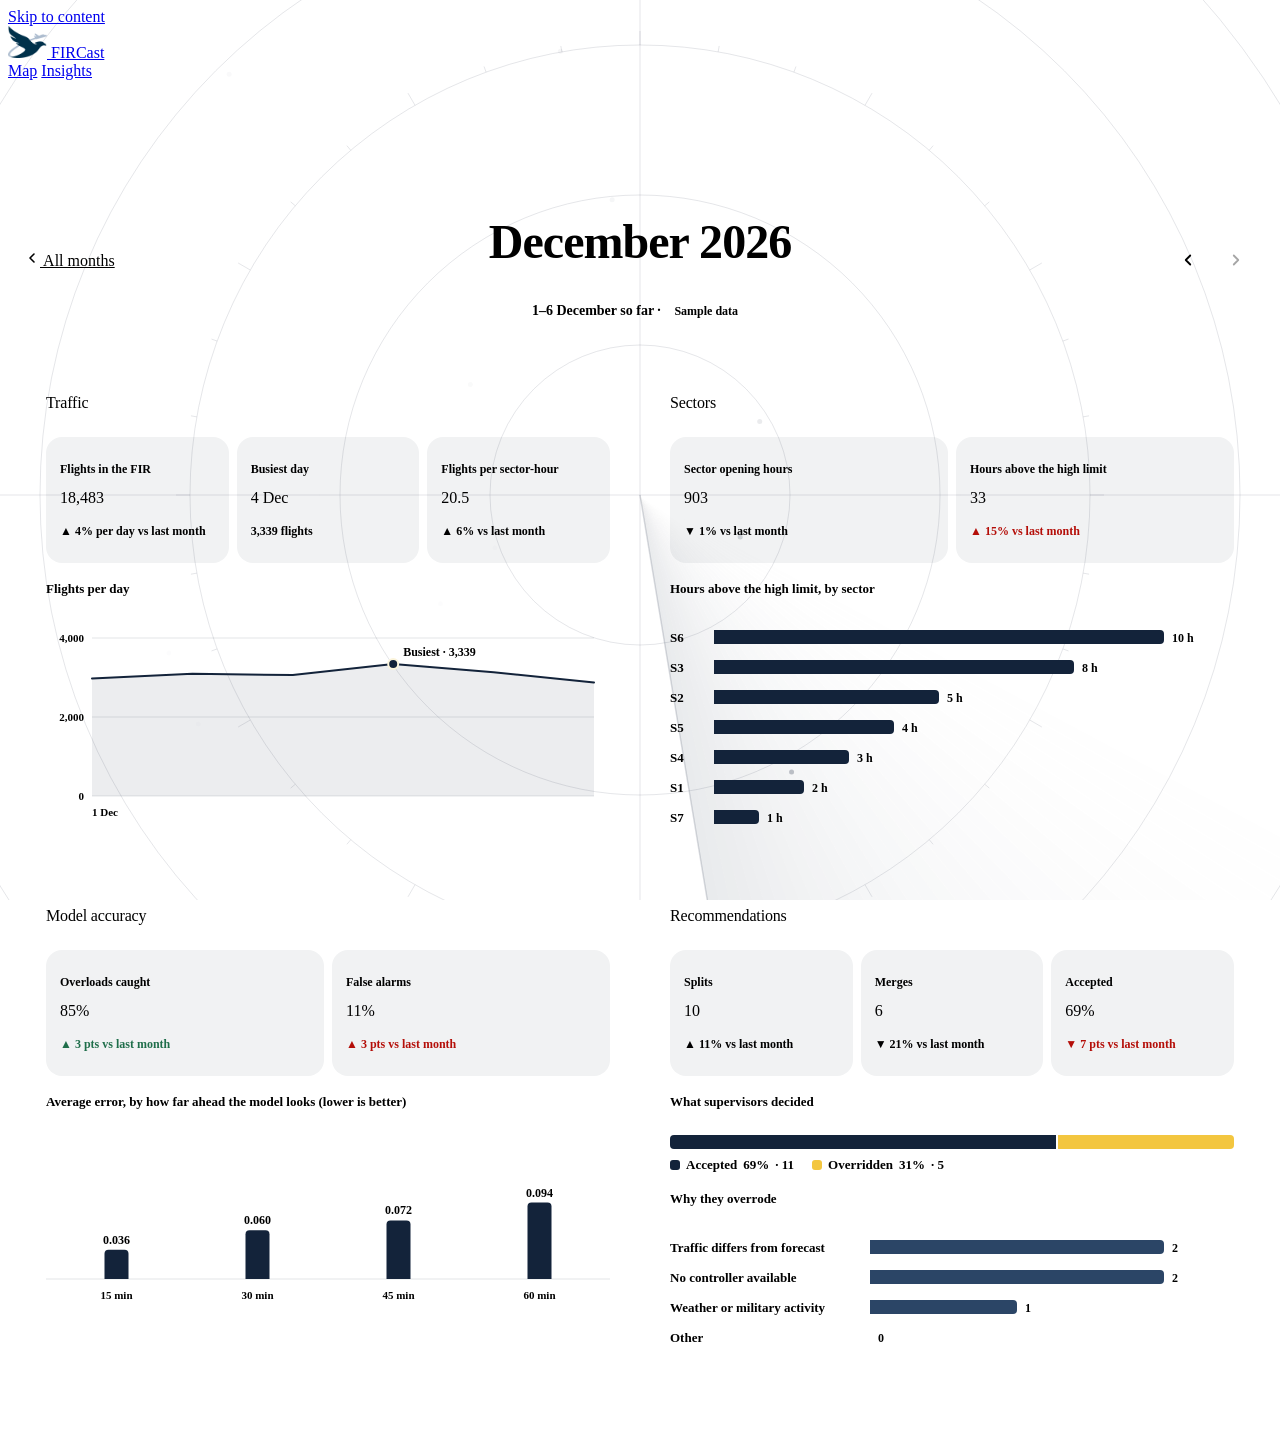
==== insights-month.html @ 85a5dc2d "Add Insights tab for R&D: 12-month timeline and month statistics page - insights.html: the year as a" ====
<!doctype html>
<html lang="en">
<head>
  <meta charset="utf-8">
  <meta name="viewport" content="width=device-width, initial-scale=1">
  <title>Month · Insights · FIRCast</title>
  <meta name="description" content="One month of FIRCast statistics: traffic, sector load, model accuracy and recommendations.">
  <link rel="icon" type="image/png" href="assets/images/favicon.png">

  <!-- Fonts: Bricolage Grotesque for headlines and big numbers, Manrope for everything else -->
  <link rel="preconnect" href="https://fonts.googleapis.com">
  <link rel="preconnect" href="https://fonts.gstatic.com" crossorigin>
  <link href="https://fonts.googleapis.com/css2?family=Bricolage+Grotesque:opsz,wght@12..96,200..800&family=Manrope:wght@400;500;600;700;800&display=swap" rel="stylesheet">

  <!-- Styles: shared base first, then the Insights pages' own file -->
  <link rel="stylesheet" href="css/base.css">
  <link rel="stylesheet" href="css/insights.css">
</head>

<body>
  <!-- Skip link: hidden until a keyboard user presses Tab, then jumps straight to the content -->
  <a class="skip" href="#main">Skip to content</a>

  <!-- Navigation bar. Insights stays highlighted on the month pages too -->
  <nav class="nav" aria-label="Main">
    <a class="brand" href="index.html" aria-label="FIRCast home">
      <img class="brand-logo" src="assets/images/logo.png" width="39" height="32" alt="">
      <span class="brand-name">FIRCast</span>
    </a>
    <div class="nav-links">
      <a class="nav-link" href="map.html">Map</a>
      <a class="nav-link" href="insights.html" aria-current="page">Insights</a>
    </div>
  </nav>

  <!-- Faded radar sweep behind the whole page (js/shared/radar-background.js) -->
  <canvas id="radar" aria-hidden="true"></canvas>

  <main id="main" class="month-page">
    <!-- Top row: back to the timeline, the month's name, previous / next month -->
    <div class="month-top">
      <a class="btn btn-sm btn-ghost" href="insights.html">
        <svg width="16" height="16" viewBox="0 0 24 24" fill="none" stroke="currentColor" stroke-width="2.4" stroke-linecap="round" stroke-linejoin="round" aria-hidden="true"><path d="M15 6 L9 12 L15 18"/></svg>
        All months
      </a>
      <div class="month-title">
        <h1 id="month-name">Month</h1>
        <p class="month-sub" id="month-sub"></p>
      </div>
      <div class="month-step">
        <a class="step-btn" id="prev-month" aria-label="Previous month"><svg width="18" height="18" viewBox="0 0 24 24" fill="none" stroke="currentColor" stroke-width="2.4" stroke-linecap="round" stroke-linejoin="round" aria-hidden="true"><path d="M15 6 L9 12 L15 18"/></svg></a>
        <a class="step-btn" id="next-month" aria-label="Next month"><svg width="18" height="18" viewBox="0 0 24 24" fill="none" stroke="currentColor" stroke-width="2.4" stroke-linecap="round" stroke-linejoin="round" aria-hidden="true"><path d="M9 6 L15 12 L9 18"/></svg></a>
      </div>
    </div>

    <!-- Four cards, filled by js/insights/month.js -->
    <div class="stat-grid" id="stat-grid">
      <section class="stat-card" aria-labelledby="t-traffic">
        <h2 id="t-traffic">Traffic</h2>
        <div class="tiles" id="tiles-traffic"></div>
        <p class="chart-title">Flights per day</p>
        <div class="chart" id="chart-daily"></div>
      </section>
      <section class="stat-card" aria-labelledby="t-sectors">
        <h2 id="t-sectors">Sectors</h2>
        <div class="tiles" id="tiles-sectors"></div>
        <p class="chart-title">Hours above the high limit, by sector</p>
        <div class="chart" id="chart-high"></div>
      </section>
      <section class="stat-card" aria-labelledby="t-model">
        <h2 id="t-model">Model accuracy</h2>
        <div class="tiles" id="tiles-model"></div>
        <p class="chart-title">Average error, by how far ahead the model looks <span>(lower is better)</span></p>
        <div class="chart" id="chart-mae"></div>
      </section>
      <section class="stat-card" aria-labelledby="t-recs">
        <h2 id="t-recs">Recommendations</h2>
        <div class="tiles" id="tiles-recs"></div>
        <p class="chart-title">What supervisors decided</p>
        <div class="chart" id="chart-decisions"></div>
        <p class="chart-title">Why they overrode</p>
        <div class="chart" id="chart-reasons"></div>
      </section>
    </div>
    <p class="month-error" id="month-error" hidden></p>
  </main>

  <!-- Scripts, in order: sample data, the API wrapper, the charts, the page, then shared bits -->
  <script src="data/sample-insights.js"></script>
  <script src="js/insights/insights-api.js"></script>
  <script src="js/insights/charts.js"></script>
  <script src="js/insights/month.js"></script>
  <script src="js/shared/radar-background.js"></script>
  <script src="js/shared/nav.js"></script>
</body>
</html>
---- css/insights.css ----
/* =====================================================================
   FIRCast · insights.css
   Styles for insights.html (the 12-month timeline) and insights-month.html
   (one month's statistics). Load after base.css. Same look as the map page:
   powder-blue page, sweet-corn cards, navy ink, Bricolage for big numbers.
   Phone sizes and "reduce motion" are at the end.
   ===================================================================== */

a:focus-visible, button:focus-visible { outline: 2px solid var(--ink); outline-offset: 3px; }

/* ---- Page ---- */
main { position: relative; z-index: 1; padding: 104px 16px 48px; }   /* above the radar */
#radar { position: fixed; inset: 0; width: 100%; height: 100%; z-index: 0; pointer-events: none; }
h1 {
  text-align: center;
  font-family: var(--font-display); font-variation-settings: var(--display-opsz);
  font-size: 48px; line-height: 52px; font-weight: 800; letter-spacing: -0.02em;
}
.lead { text-align: center; margin: 10px auto 28px; max-width: 46ch; font-size: 16px; line-height: 24px; font-weight: 600; color: var(--muted); }
.sample-chip {
  display: inline-block; padding: 3px 10px; border-radius: 9999px;
  background: var(--ink); color: var(--sweet-corn);
  font-size: 12px; line-height: 16px; font-weight: 700;
}
.sample-chip[hidden] { display: none; }

/* Segmented control (Horizontal / Vertical): same look as the map's 2D / 3D switch */
.seg { display: inline-flex; gap: 4px; padding: 4px; border-radius: 9999px; background: rgba(19, 35, 58, 0.08); }
.seg button {
  height: 32px; padding: 0 14px; border: 0; border-radius: 9999px; cursor: pointer;
  background: transparent; color: var(--muted); font: 700 14px/1 var(--font-ui);
  transition: background-color 300ms var(--ease), color 300ms var(--ease);
}
.seg button:hover { color: var(--ink); }
.seg button[aria-pressed="true"] { background: var(--ink); color: var(--sweet-corn); }

/* ---- Timeline page: the route card, centred ---- */
.timeline-page { min-height: 100vh; display: flex; flex-direction: column; align-items: center; justify-content: center; }
.route-card {
  width: min(1040px, 100%);
  background: var(--sweet-corn); border-radius: 24px; box-shadow: var(--lift);
  padding: 20px 24px 18px;
}
.route-card.is-vertical { width: min(380px, 100%); }
.route-head { display: flex; align-items: center; justify-content: space-between; gap: 12px; min-height: 40px; }
.route-head .seg { margin-left: auto; }
.route-box { position: relative; margin-top: 8px; }
.route { display: block; width: 100%; height: auto; overflow: visible; }
.route-line { fill: none; stroke: var(--ink); stroke-opacity: 0.35; stroke-width: 2.5; stroke-dasharray: 2 9; stroke-linecap: round; }
/* Waypoints: the map's triangle. Hover and focus fill it navy; future months are faded. */
.wp { cursor: pointer; outline: none; }
.wp .hit { fill: transparent; }
.wp .tri { fill: var(--sweet-corn); stroke: var(--ink); stroke-width: 2.5; stroke-linejoin: round; transition: fill 200ms var(--ease), transform 200ms var(--ease); transform-box: fill-box; transform-origin: center; }
.wp:hover .tri, .wp:focus-visible .tri { fill: var(--ink); transform: scale(1.12); }
.wp:focus-visible .tri { stroke: var(--spicy-orange); }
.wp-label { font: 700 14px var(--font-ui); fill: var(--ink); }
.wp.is-future { cursor: default; }
.wp.is-future .tri { stroke-dasharray: 3 3; stroke-opacity: 0.45; fill: transparent; }
.wp.is-future:hover .tri { fill: transparent; transform: none; }
.wp.is-future .wp-label { fill: var(--muted); opacity: 0.55; }
.plane path { fill: var(--spicy-orange); }
.route-tip {
  position: absolute; z-index: 2; transform: translate(-50%, calc(-100% - 12px));
  padding: 5px 12px; border-radius: 10px; white-space: nowrap; pointer-events: none;
  background: var(--ink); color: var(--sweet-corn); font-size: 13px; line-height: 18px; font-weight: 600;
}
.route-tip[hidden] { display: none; }
.route-tip b { font-weight: 800; }
.route-note { text-align: center; margin-top: 6px; font-size: 12px; font-weight: 600; color: var(--muted); }
.route-error { padding: 40px 0; text-align: center; font-weight: 700; }

/* ---- Month page ---- */
.month-page { max-width: 1240px; margin: 0 auto; }
.month-top { display: grid; grid-template-columns: 1fr auto 1fr; align-items: center; gap: 16px; margin-bottom: 24px; }
.month-top .btn { justify-self: start; }
.month-title { text-align: center; }
.month-sub { margin-top: 6px; font-size: 14px; font-weight: 600; color: var(--muted); }
.month-step { justify-self: end; display: flex; gap: 8px; }
.step-btn {
  display: inline-grid; place-items: center; width: 40px; height: 40px; border-radius: 50%;
  background: var(--sweet-corn); color: var(--ink); box-shadow: var(--lift-small);
  transition: transform 300ms var(--ease);
}
.step-btn:hover { transform: translateY(-2px); }
.step-btn.is-off { opacity: 0.35; box-shadow: none; pointer-events: none; }
.btn-ghost { background: var(--sweet-corn); color: var(--ink); box-shadow: var(--lift-small); }

.stat-grid { display: grid; grid-template-columns: repeat(2, minmax(0, 1fr)); gap: 16px; }
.stat-grid[hidden] { display: none; }
.stat-card { background: var(--sweet-corn); border-radius: 24px; box-shadow: var(--lift); padding: 20px 22px 22px; display: flex; flex-direction: column; gap: 12px; min-width: 0; }
.stat-card h2 { font: 800 22px/28px var(--font-display); font-variation-settings: var(--display-opsz); letter-spacing: -0.01em; }
.tiles { display: grid; grid-template-columns: repeat(auto-fit, minmax(140px, 1fr)); gap: 8px; }
.tile { background: rgba(19, 35, 58, 0.06); border-radius: 16px; padding: 12px 14px; }
.tile-label { font-size: 12px; line-height: 16px; font-weight: 700; color: var(--muted); }
.tile-value { margin-top: 2px; font: 800 26px/32px var(--font-display); font-variation-settings: var(--display-opsz); font-variant-numeric: tabular-nums; }
.tile-change { margin-top: 2px; font-size: 12px; line-height: 16px; font-weight: 700; color: var(--muted); }
.tile-change.is-good { color: #1F6E4A; }
.tile-change.is-bad { color: #B40E08; }
.chart-title { margin-top: 6px; font-size: 13px; font-weight: 800; }
.chart-title span { font-weight: 600; color: var(--muted); }
.chart { position: relative; }
.chart-svg { display: block; width: 100%; height: auto; overflow: visible; }
.chart-svg text { font-family: var(--font-ui); }
.chart-svg .ax { font-size: 11px; font-weight: 600; fill: var(--muted); }
.chart-svg .lb { font-size: 13px; font-weight: 700; fill: var(--ink); }
.chart-svg .vl { font-size: 12px; font-weight: 700; fill: var(--ink); }
.chart-svg .mk { font-size: 12px; font-weight: 800; fill: var(--ink); paint-order: stroke; stroke: var(--sweet-corn); stroke-width: 4px; stroke-linejoin: round; }
.chart-tip {
  position: absolute; top: -6px; transform: translate(-50%, -100%);
  padding: 4px 10px; border-radius: 8px; white-space: nowrap; pointer-events: none;
  background: var(--ink); color: var(--sweet-corn); font-size: 12px; line-height: 18px; font-weight: 600;
}
.chart-tip[hidden] { display: none; }
/* Accepted / overridden: one bar in two parts, 2px gap between them */
.split-bar { display: flex; gap: 2px; height: 14px; border-radius: 4px; overflow: hidden; }
.split-bar span { display: block; min-width: 4px; }
.split-key { display: flex; flex-wrap: wrap; gap: 6px 18px; margin-top: 8px; font-size: 13px; font-weight: 600; color: var(--muted); }
.split-key span { display: inline-flex; align-items: center; gap: 6px; }
.split-key i { width: 10px; height: 10px; border-radius: 3px; }
.split-key b { color: var(--ink); font-weight: 800; }
.month-error { text-align: center; padding: 48px 0; font-size: 16px; font-weight: 700; }

/* ---- Phones and narrow windows ---- */
@media (max-width: 900px) {
  .stat-grid { grid-template-columns: 1fr; }
}
@media (max-width: 640px) {
  h1 { font-size: 36px; line-height: 40px; }
  .route-head .seg { display: none; }            /* always vertical on phones */
  .route-card, .route-card.is-vertical { width: 100%; padding: 16px; }
  .month-top { grid-template-columns: 1fr auto; }
  .month-title { grid-column: 1 / -1; grid-row: 1; }
  .stat-card { padding: 16px; border-radius: 20px; }
}
@media (prefers-reduced-motion: reduce) {
  .seg button, .wp .tri, .step-btn { transition: none; }
}
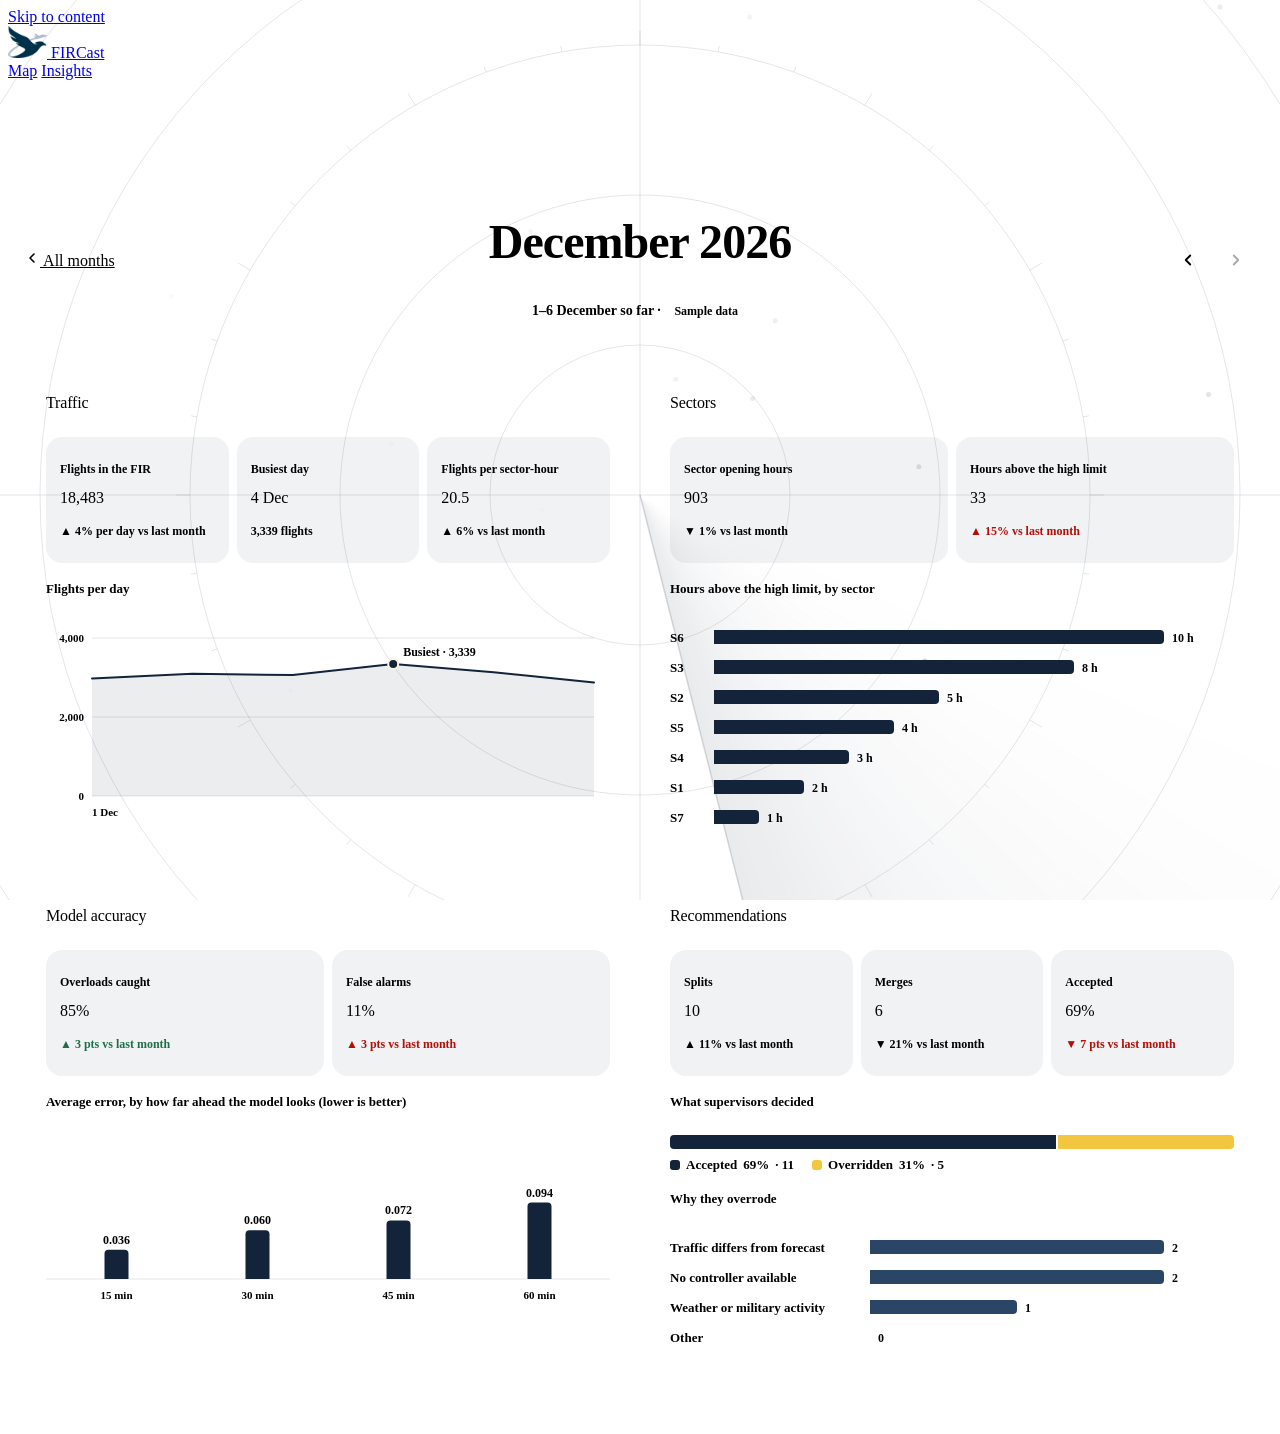
==== commit f85f33c5: "Insights: choose the year from the neighbouring years beside the title - Years before and after show" ====
--- a/insights-month.html
+++ b/insights-month.html
@@ -39,7 +39,7 @@
   <main id="main" class="month-page">
     <!-- Top row: back to the timeline, the month's name, previous / next month -->
     <div class="month-top">
-      <a class="btn btn-sm btn-ghost" href="insights.html">
+      <a class="btn btn-sm btn-ghost" href="insights.html" id="back-link">
         <svg width="16" height="16" viewBox="0 0 24 24" fill="none" stroke="currentColor" stroke-width="2.4" stroke-linecap="round" stroke-linejoin="round" aria-hidden="true"><path d="M15 6 L9 12 L15 18"/></svg>
         All months
       </a>
--- a/css/insights.css
+++ b/css/insights.css
@@ -24,29 +24,32 @@
 }
 .sample-chip[hidden] { display: none; }
 
-/* Segmented control (Horizontal / Vertical): same look as the map's 2D / 3D switch */
-.seg { display: inline-flex; gap: 4px; padding: 4px; border-radius: 9999px; background: rgba(19, 35, 58, 0.08); }
-.seg button {
-  height: 32px; padding: 0 14px; border: 0; border-radius: 9999px; cursor: pointer;
-  background: transparent; color: var(--muted); font: 700 14px/1 var(--font-ui);
-  transition: background-color 300ms var(--ease), color 300ms var(--ease);
+
+/* ---- Timeline page: the year, with the years before and after beside it ---- */
+.year-row { display: grid; grid-template-columns: 1fr auto 1fr; align-items: center; gap: 28px; width: min(560px, 100%); }
+.year-row h1 { min-width: 3.2ch; }
+/* Just the number: no box, no background. Faded until hovered. */
+.year-side {
+  border: 0; padding: 4px 6px; background: none; cursor: pointer;
+  font: 800 30px/1 var(--font-display); font-variation-settings: var(--display-opsz); letter-spacing: -0.02em;
+  color: var(--ink); opacity: 0.35;
+  transition: opacity 200ms var(--ease), transform 200ms var(--ease);
 }
-.seg button:hover { color: var(--ink); }
-.seg button[aria-pressed="true"] { background: var(--ink); color: var(--sweet-corn); }
+#year-prev { justify-self: end; }
+#year-next { justify-self: start; }
+.year-side:hover { opacity: 0.75; transform: scale(1.06); }
+.year-side:focus-visible { opacity: 0.75; outline: 2px solid var(--ink); outline-offset: 4px; border-radius: 8px; }
+.year-side.is-empty { visibility: hidden; }
 
-/* ---- Timeline page: the route card, centred ---- */
+/* ---- Timeline page: the route straight on the page, centred ---- */
 .timeline-page { min-height: 100vh; display: flex; flex-direction: column; align-items: center; justify-content: center; }
-.route-card {
-  width: min(1040px, 100%);
-  background: var(--sweet-corn); border-radius: 24px; box-shadow: var(--lift);
-  padding: 20px 24px 18px;
-}
-.route-card.is-vertical { width: min(380px, 100%); }
-.route-head { display: flex; align-items: center; justify-content: space-between; gap: 12px; min-height: 40px; }
-.route-head .seg { margin-left: auto; }
+.route-area { width: min(1100px, 100%); transition: opacity 160ms var(--ease); }
+.route-area.is-switching { opacity: 0; }
 .route-box { position: relative; margin-top: 8px; }
 .route { display: block; width: 100%; height: auto; overflow: visible; }
-.route-line { fill: none; stroke: var(--ink); stroke-opacity: 0.35; stroke-width: 2.5; stroke-dasharray: 2 9; stroke-linecap: round; }
+/* The route: round dark-grey dots */
+.route-line { fill: none; stroke: #4B5563; stroke-width: 3.5; stroke-dasharray: 0.1 10; stroke-linecap: round; }
+
 /* Waypoints: the map's triangle. Hover and focus fill it navy; future months are faded. */
 .wp { cursor: pointer; outline: none; }
 .wp .hit { fill: transparent; }
@@ -126,12 +129,14 @@
 }
 @media (max-width: 640px) {
   h1 { font-size: 36px; line-height: 40px; }
-  .route-head .seg { display: none; }            /* always vertical on phones */
-  .route-card, .route-card.is-vertical { width: 100%; padding: 16px; }
+  .year-row { gap: 16px; }
+  .year-side { font-size: 22px; }
+  .route-box { overflow-x: auto; padding: 40px 0 8px; margin-top: -32px; }   /* the route keeps its size and scrolls sideways */
+  .route { min-width: 760px; }
   .month-top { grid-template-columns: 1fr auto; }
   .month-title { grid-column: 1 / -1; grid-row: 1; }
   .stat-card { padding: 16px; border-radius: 20px; }
 }
 @media (prefers-reduced-motion: reduce) {
-  .seg button, .wp .tri, .step-btn { transition: none; }
+  .wp .tri, .step-btn, .year-side, .route-area { transition: none; }
 }
